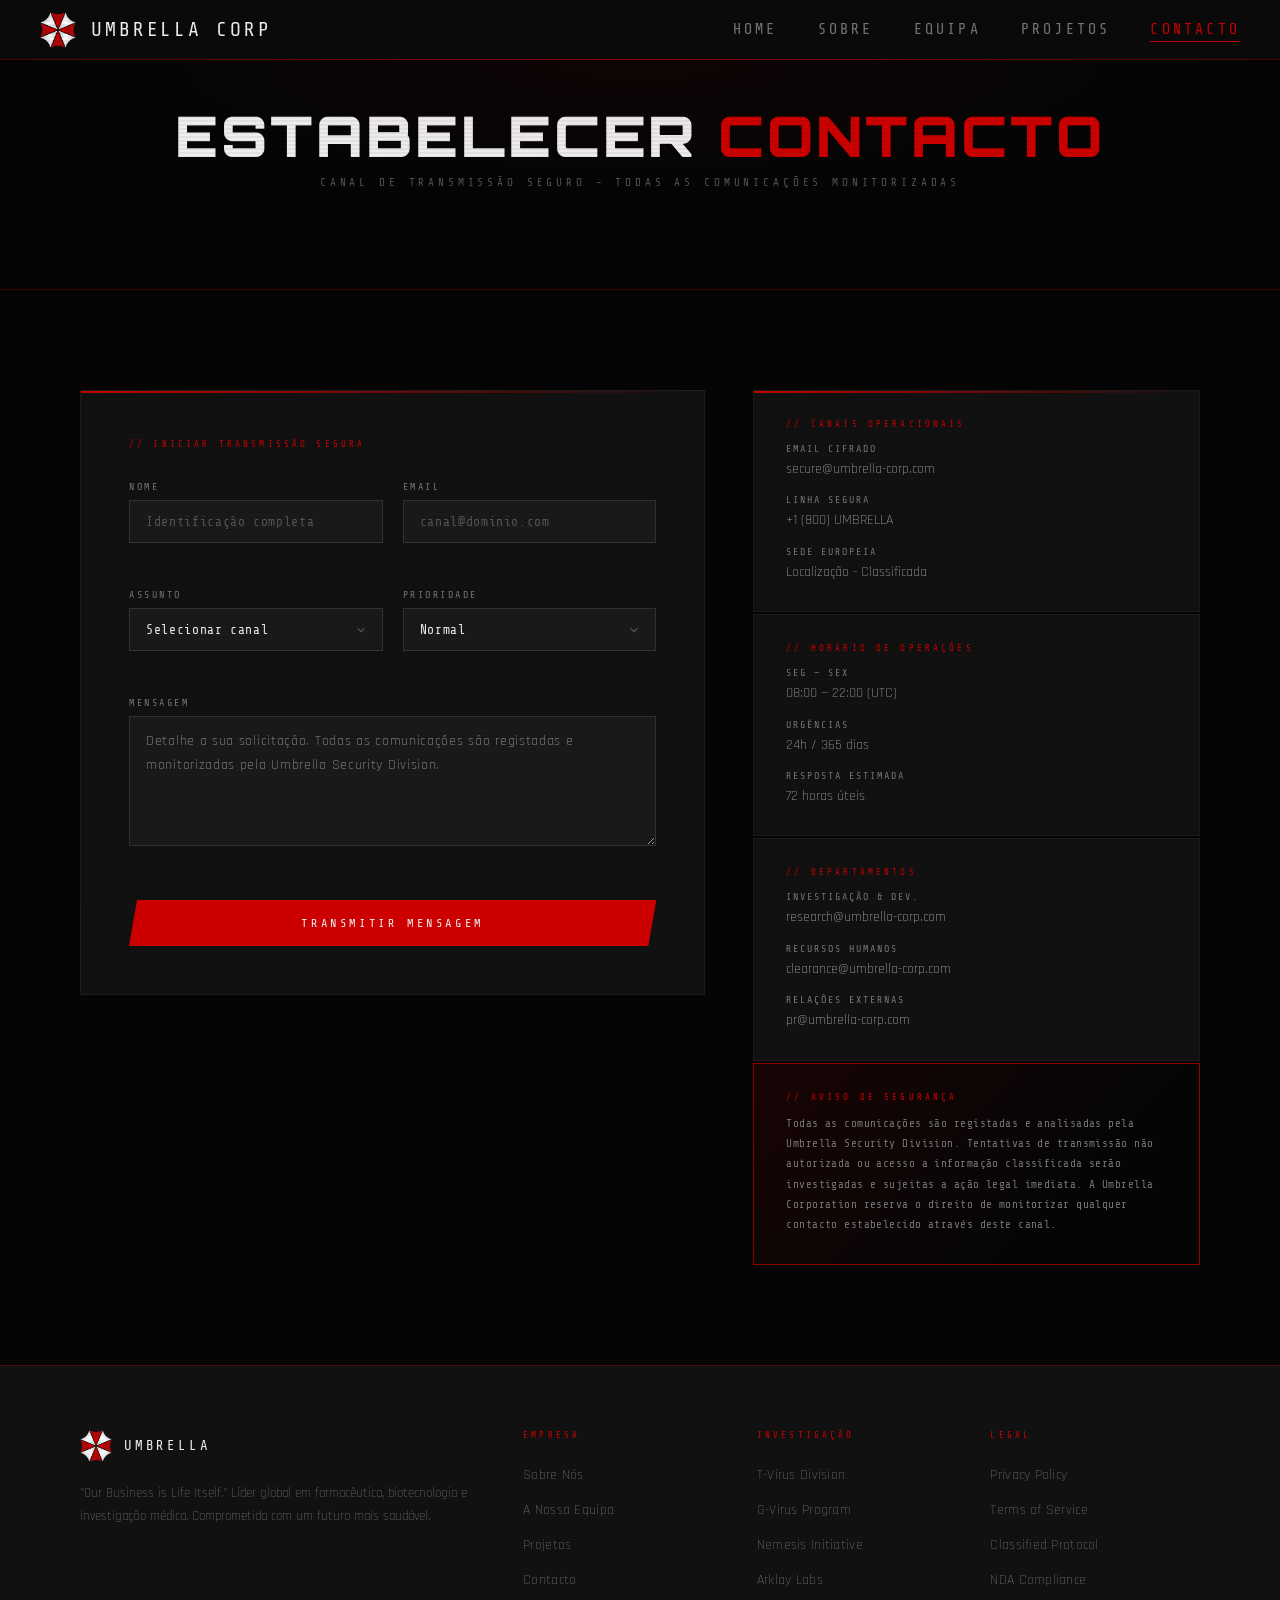
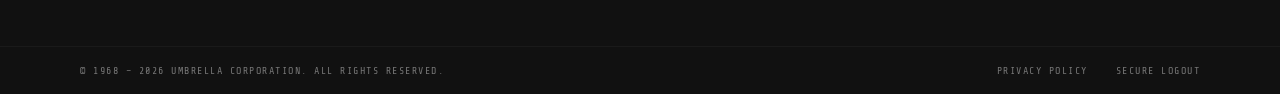
==== contacto.html @ 8f29743e "add static site pages and stylesheet Adiçao de páginas completas para o site estático (index, sobre," ====
<!doctype html>
<html lang="pt-PT">
  <head>
    <meta charset="UTF-8" />
    <meta name="viewport" content="width=device-width, initial-scale=1.0" />
    <meta name="author" content="Gonçalo Pereira" />
    <title>Contacto - Umbrella Corp</title>
    <link
      href="https://fonts.googleapis.com/css2?family=Orbitron:wght@400;600;700;900&family=Share+Tech+Mono&family=Rajdhani:wght@300;400;500;600&display=swap"
      rel="stylesheet"
    />
    <link rel="stylesheet" href="style.css" />
    <link
      rel="icon"
      href="images/umbrellacorporation-logo.png"
      type="image/png"
    />
  </head>
  <body>
    <header class="header">
      <div class="header-logo">
        <img
          src="images/umbrellacorporation-logo.png"
          alt="Umbrella Corp Logo"
          class="logo-img"
        />
        <span class="logo-text">UMBRELLA CORP</span>
      </div>
      <nav class="header-nav">
        <a href="index.html" class="nav-link">HOME</a>
        <a href="sobre.html" class="nav-link">SOBRE</a>
        <a href="equipa.html" class="nav-link">EQUIPA</a>
        <a href="projetos.html" class="nav-link">PROJETOS</a>
        <a href="contacto.html" class="nav-link nav-link--active">CONTACTO</a>
      </nav>
    </header>

    <main>
      <section class="page-hero">
        <h1 class="page-title">Estabelecer <span>Contacto</span></h1>
        <p class="page-subtitle">
          Canal de Transmissão Seguro - Todas as Comunicações Monitorizadas
        </p>
      </section>

      <div class="section-contact">
        <!-- Form -->
        <div class="contact-form-wrap">
          <span class="form-title">// Iniciar transmissão segura</span>

          <form id="contactForm" novalidate>
            <div class="form-row">
              <div class="form-group">
                <label class="form-label" for="nome">Nome</label>
                <input
                  class="form-input"
                  type="text"
                  id="nome"
                  name="nome"
                  placeholder="Identificação completa"
                  minlength="3"
                  maxlength="50"
                  required
                />
                <span class="form-error" id="nomeError"></span>
              </div>
              <div class="form-group">
                <label class="form-label" for="email">Email</label>
                <input
                  class="form-input"
                  type="email"
                  id="email"
                  name="email"
                  placeholder="canal@dominio.com"
                  required
                />
                <span class="form-error" id="emailError"></span>
              </div>
            </div>

            <div class="form-row">
              <div class="form-group">
                <label class="form-label" for="assunto">Assunto</label>
                <select
                  class="form-select"
                  id="assunto"
                  name="assunto"
                  required
                >
                  <option value="">Selecionar canal</option>
                  <option value="vendas">Vendas &amp; Consultas</option>
                  <option value="suporte">Suporte Técnico</option>
                  <option value="rh">Recursos Humanos</option>
                  <option value="parceria">Oportunidades de Parceria</option>
                  <option value="clearance">Pedido de Clearance</option>
                  <option value="outro">Outro</option>
                </select>
                <span class="form-error" id="assuntoError"></span>
              </div>
              <div class="form-group">
                <label class="form-label" for="prioridade">Prioridade</label>
                <select class="form-select" id="prioridade" name="prioridade">
                  <option value="normal">Normal</option>
                  <option value="alta">Alta</option>
                  <option value="critica">Crítica</option>
                </select>
              </div>
            </div>

            <div class="form-group">
              <label class="form-label" for="mensagem">Mensagem</label>
              <textarea
                class="form-textarea"
                id="mensagem"
                name="mensagem"
                placeholder="Detalhe a sua solicitação. Todas as comunicações são registadas e monitorizadas pela Umbrella Security Division."
                minlength="10"
                maxlength="1000"
                required
              ></textarea>
              <span class="form-error" id="mensagemError"></span>
            </div>

            <button type="submit" class="form-submit">
              Transmitir Mensagem
            </button>
          </form>

          <div class="form-success" id="formSuccess">
            Transmissão recebida - será contactado por canais autorizados
          </div>
        </div>

        <!-- Info panel -->
        <div class="contact-info-panel">
          <div class="contact-info-block">
            <span class="contact-info-label">// Canais Operacionais</span>
            <div class="contact-info-entry">
              <span class="contact-info-key">Email Cifrado</span>
              <span class="contact-info-val">secure@umbrella-corp.com</span>
            </div>
            <div class="contact-info-entry">
              <span class="contact-info-key">Linha Segura</span>
              <span class="contact-info-val">+1 (800) UMBRELLA</span>
            </div>
            <div class="contact-info-entry">
              <span class="contact-info-key">Sede Europeia</span>
              <span class="contact-info-val">Localização - Classificada</span>
            </div>
          </div>

          <div class="contact-info-block">
            <span class="contact-info-label">// Horário de Operações</span>
            <div class="contact-info-entry">
              <span class="contact-info-key">Seg — Sex</span>
              <span class="contact-info-val">08:00 — 22:00 (UTC)</span>
            </div>
            <div class="contact-info-entry">
              <span class="contact-info-key">Urgências</span>
              <span class="contact-info-val">24h / 365 dias</span>
            </div>
            <div class="contact-info-entry">
              <span class="contact-info-key">Resposta Estimada</span>
              <span class="contact-info-val">72 horas úteis</span>
            </div>
          </div>

          <div class="contact-info-block">
            <span class="contact-info-label">// Departamentos</span>
            <div class="contact-info-entry">
              <span class="contact-info-key">Investigação &amp; Dev.</span>
              <span class="contact-info-val">research@umbrella-corp.com</span>
            </div>
            <div class="contact-info-entry">
              <span class="contact-info-key">Recursos Humanos</span>
              <span class="contact-info-val">clearance@umbrella-corp.com</span>
            </div>
            <div class="contact-info-entry">
              <span class="contact-info-key">Relações Externas</span>
              <span class="contact-info-val">pr@umbrella-corp.com</span>
            </div>
          </div>

          <div class="contact-warning-box">
            <span class="contact-warning-title">// Aviso de Segurança</span>
            <p class="contact-warning-text">
              Todas as comunicações são registadas e analisadas pela Umbrella
              Security Division. Tentativas de transmissão não autorizada ou
              acesso a informação classificada serão investigadas e sujeitas a
              ação legal imediata. A Umbrella Corporation reserva o direito de
              monitorizar qualquer contacto estabelecido através deste canal.
            </p>
          </div>
        </div>
      </div>
    </main>

    <footer class="footer">
      <div class="footer-top">
        <div class="footer-brand">
          <div class="footer-brand-row">
            <img
              src="images/umbrellacorporation-logo.png"
              alt="Umbrella Corp Logo"
              class="footer-logo"
            />
            <span class="footer-name">Umbrella</span>
          </div>
          <p class="footer-tagline">
            "Our Business is Life Itself." Líder global em farmacêutica,
            biotecnologia e investigação médica. Comprometida com um futuro mais
            saudável.
          </p>
        </div>

        <div class="footer-col">
          <span class="footer-col-title">Empresa</span>
          <ul class="footer-col-list">
            <li><a href="sobre.html">Sobre Nós</a></li>
            <li><a href="equipa.html">A Nossa Equipa</a></li>
            <li><a href="projetos.html">Projetos</a></li>
            <li><a href="contacto.html">Contacto</a></li>
          </ul>
        </div>

        <div class="footer-col">
          <span class="footer-col-title">Investigação</span>
          <ul class="footer-col-list">
            <li><a href="projetos.html">T-Virus Division</a></li>
            <li><a href="projetos.html">G-Virus Program</a></li>
            <li><a href="projetos.html">Nemesis Initiative</a></li>
            <li><a href="projetos.html">Arklay Labs</a></li>
          </ul>
        </div>

        <div class="footer-col">
          <span class="footer-col-title">Legal</span>
          <ul class="footer-col-list">
            <li><a href="#">Privacy Policy</a></li>
            <li><a href="#">Terms of Service</a></li>
            <li><a href="#">Classified Protocol</a></li>
            <li><a href="#">NDA Compliance</a></li>
          </ul>
        </div>
      </div>

      <div class="footer-bottom">
        <div class="footer-bottom-inner">
          <p class="footer-copy">
            &copy; 1968 – 2026 Umbrella Corporation. All Rights Reserved.
          </p>
          <div class="footer-bottom-links">
            <a href="#" class="footer-bottom-link">Privacy Policy</a>
            <a href="#" class="footer-bottom-link">Secure Logout</a>
          </div>
        </div>
      </div>
    </footer>

    <script>
      const form = document.getElementById("contactForm");
      const successMsg = document.getElementById("formSuccess");

      form.addEventListener("submit", function (e) {
        e.preventDefault();

        // Basic validation
        let valid = true;

        const nome = document.getElementById("nome");
        const nomeErr = document.getElementById("nomeError");
        if (nome.value.trim().length < 3) {
          nomeErr.textContent = "// Mínimo de 3 caracteres obrigatório";
          valid = false;
        } else {
          nomeErr.textContent = "";
        }

        const email = document.getElementById("email");
        const emailErr = document.getElementById("emailError");
        if (!/^[^\s@]+@[^\s@]+\.[^\s@]+$/.test(email.value.trim())) {
          emailErr.textContent = "// Endereço de email inválido";
          valid = false;
        } else {
          emailErr.textContent = "";
        }

        const assunto = document.getElementById("assunto");
        const assuntoErr = document.getElementById("assuntoError");
        if (!assunto.value) {
          assuntoErr.textContent = "// Selecionar canal obrigatório";
          valid = false;
        } else {
          assuntoErr.textContent = "";
        }

        const mensagem = document.getElementById("mensagem");
        const mensagemErr = document.getElementById("mensagemError");
        if (mensagem.value.trim().length < 10) {
          mensagemErr.textContent =
            "// Mensagem demasiado curta — mínimo 10 caracteres";
          valid = false;
        } else {
          mensagemErr.textContent = "";
        }

        if (!valid) return;

        form.reset();
        successMsg.classList.add("visible");

        setTimeout(function () {
          successMsg.classList.remove("visible");
        }, 4000);
      });
    </script>
  </body>
</html>
---- style.css ----
@import url("https://fonts.googleapis.com/css2?family=Orbitron:wght@400;600;700;900&family=Share+Tech+Mono&family=Rajdhani:wght@300;400;500;600&display=swap");

*,
*::before,
*::after {
  box-sizing: border-box;
  margin: 0;
  padding: 0;
}

:root {
  --red: #cc0000;
  --red-bright: #ff1a1a;
  --red-dark: #880000;
  --red-dim: rgba(204, 0, 0, 0.3);
  --black: #050505;
  --dark: #0a0a0a;
  --dark2: #111111;
  --dark3: #1a1a1a;
  --gray: #333333;
  --gray2: #555555;
  --light: #bbbbbb;
  --white: #eeeeee;
  --bg: #0a0a0a;
  --text: #eeeeee;
  --text-dim: #777777;
  --font-head: "Orbitron", sans-serif;
  --font-mono: "Share Tech Mono", monospace;
  --font-body: "Rajdhani", sans-serif;
}

html {
  scroll-behavior: smooth;
}

body {
  background: var(--black);
  color: var(--light);
  font-family: var(--font-body);
  font-size: 16px;
  min-height: 100vh;
  display: flex;
  flex-direction: column;
}

body::after {
  content: "";
  position: fixed;
  inset: 0;
  background: repeating-linear-gradient(
    0deg,
    transparent,
    transparent 2px,
    rgba(0, 0, 0, 0.05) 2px,
    rgba(0, 0, 0, 0.05) 4px
  );
  pointer-events: none;
  z-index: 9997;
}

main {
  flex: 1;
}

/* header */
.header {
  display: flex;
  align-items: center;
  justify-content: space-between;
  padding: 0 40px;
  height: 60px;
  background-color: var(--bg);
  border-bottom: 1px solid var(--red-dim);
  position: relative;
}

/* linha vermelha header */
.header::after {
  content: "";
  position: absolute;
  bottom: -1px;
  left: 0;
  right: 0;
  height: 1px;
  background: linear-gradient(90deg, transparent, var(--red), transparent);
  opacity: 0.5;
}

/* logo */
.header-logo {
  display: flex;
  align-items: center;
  gap: 15px;
  flex-shrink: 0;
}

.logo-img {
  width: 36px;
  height: 36px;
  object-fit: contain;
  animation: rotate-slow 12s linear infinite;
}

@keyframes rotate-slow {
  from {
    transform: rotate(0deg);
  }
  to {
    transform: rotate(360deg);
  }
}

.logo-text {
  font-family: var(--font-mono);
  font-size: 20px;
  letter-spacing: 2.88px;
  color: var(--text);
  white-space: nowrap;
}

/* navbar */
.header-nav {
  display: flex;
  align-items: center;
  gap: 40px;
  margin-left: auto;
}

.nav-link {
  font-family: var(--font-mono);
  font-size: 15px;
  letter-spacing: 3.2px;
  color: var(--text-dim);
  text-decoration: none;
  position: relative;
  transition: color 0.2s ease;
}

.nav-link::after {
  content: "";
  position: absolute;
  bottom: -4px;
  left: 0;
  right: 0;
  height: 1px;
  background: var(--red);
  transform: scaleX(0);
  transform-origin: left;
  transition: transform 0.25s ease;
}

.nav-link:hover {
  color: var(--text);
}

.nav-link:hover::after {
  transform: scaleX(1);
}

.nav-link--active {
  color: var(--red);
}

.nav-link--active::after {
  transform: scaleX(1);
}

/* footer */
.footer {
  border-top: 1px solid var(--red-dim);
  background: var(--dark2);
  margin-top: auto;
}

/* top section: brand + 3 col nav */
.footer-top {
  max-width: 1200px;
  margin: 0 auto;
  padding: 64px 40px 56px;
  display: grid;
  grid-template-columns: 1.4fr 0.7fr 0.7fr 0.7fr;
  gap: 24px;
}

.footer-brand {
  display: flex;
  flex-direction: column;
  gap: 20px;
}

.footer-brand-row {
  display: flex;
  align-items: center;
  gap: 12px;
}

.footer-logo {
  width: 32px;
  height: 32px;
  object-fit: contain;
}

.footer-name {
  font-family: var(--font-mono);
  font-size: 14px;
  letter-spacing: 0.2em;
  color: var(--white);
  text-transform: uppercase;
}

.footer-tagline {
  font-family: var(--font-body);
  font-size: 13px;
  color: var(--text-dim);
  line-height: 1.8;
  font-weight: 300;
}

/* nav columns */
.footer-col-title {
  font-family: var(--font-mono);
  font-size: 9px;
  letter-spacing: 0.35em;
  color: var(--red);
  text-transform: uppercase;
  margin-bottom: 24px;
  display: block;
}

.footer-col-list {
  list-style: none;
  display: flex;
  flex-direction: column;
  gap: 14px;
}

.footer-col-list li a {
  font-family: var(--font-body);
  font-size: 14px;
  font-weight: 300;
  color: var(--text-dim);
  text-decoration: none;
  letter-spacing: 0.02em;
  transition: color 0.2s;
}

.footer-col-list li a:hover {
  color: var(--white);
}

/* bottom bar */
.footer-bottom {
  border-top: 1px solid rgba(255, 255, 255, 0.04);
}

.footer-bottom-inner {
  max-width: 1200px;
  margin: 0 auto;
  padding: 18px 40px;
  display: flex;
  align-items: center;
  justify-content: space-between;
  gap: 20px;
}

.footer-copy {
  font-family: var(--font-mono);
  font-size: 10px;
  color: var(--text-dim);
  letter-spacing: 0.15em;
  text-transform: uppercase;
}

.footer-bottom-links {
  display: flex;
  gap: 28px;
}

.footer-bottom-link {
  font-family: var(--font-mono);
  font-size: 10px;
  letter-spacing: 0.15em;
  color: var(--text-dim);
  text-decoration: none;
  text-transform: uppercase;
  transition: color 0.2s;
}

.footer-bottom-link:hover {
  color: var(--white);
}

/* legacy aliases — kept so old classes don't break anything */
.footer-inner {
  display: none;
}
.footer-nav {
  display: none;
}
.footer-link {
  display: none;
}

/* page hero */
.page-hero {
  padding: 48px 40px 100px;
  text-align: center;
  border-bottom: 1px solid var(--red-dim);
  position: relative;
}

.page-hero::before {
  content: "";
  position: absolute;
  inset: 0;
  background: radial-gradient(
    ellipse 60% 80% at 50% 0%,
    rgba(204, 0, 0, 0.05) 0%,
    transparent 70%
  );
  pointer-events: none;
}

.page-title {
  font-family: var(--font-head);
  font-size: clamp(32px, 4.5vw, 56px);
  font-weight: 900;
  color: var(--white);
  text-transform: uppercase;
  letter-spacing: 0.05em;
  line-height: 1;
  margin-bottom: 12px;
}

.page-title span {
  color: var(--red);
}

.page-subtitle {
  font-family: var(--font-mono);
  font-size: 11px;
  letter-spacing: 0.35em;
  color: var(--gray2);
  text-transform: uppercase;
  margin-top: 8px;
}

/* home page */
/* hero */
.home-hero {
  position: relative;
  z-index: 10;
  display: flex;
  flex-direction: column;
  align-items: center;
  justify-content: center;
  flex: 1;
  padding: 120px 40px 80px;
  text-align: center;
}

.hero-tagline {
  font-family: var(--font-mono);
  font-size: 11px;
  letter-spacing: 0.4em;
  color: var(--red);
  text-transform: uppercase;
  margin-bottom: 20px;
}

.hero-title {
  font-family: var(--font-head);
  font-size: clamp(36px, 7vw, 88px);
  font-weight: 900;
  color: var(--white);
  line-height: 1;
  text-transform: uppercase;
  letter-spacing: 0.05em;
  margin-bottom: 10px;
}

.hero-title span {
  color: var(--red);
}

.hero-sub {
  font-family: var(--font-head);
  font-size: clamp(14px, 2.5vw, 22px);
  font-weight: 400;
  color: var(--gray2);
  letter-spacing: 0.3em;
  text-transform: uppercase;
  margin-bottom: 40px;
}

.hero-desc {
  max-width: 640px;
  font-size: 16px;
  color: var(--light);
  line-height: 1.8;
  margin-bottom: 48px;
  font-weight: 300;
}

.hero-btns {
  display: flex;
  gap: 16px;
  flex-wrap: wrap;
  justify-content: center;
}

.btn {
  font-family: var(--font-mono);
  font-size: 12px;
  letter-spacing: 0.2em;
  text-transform: uppercase;
  padding: 14px 36px;
  cursor: pointer;
  border: none;
  transition: all 0.25s;
  text-decoration: none;
  display: inline-block;
}
.btn-primary {
  background: var(--red);
  color: var(--white);
  clip-path: polygon(8px 0%, 100% 0%, calc(100% - 8px) 100%, 0% 100%);
}
.btn-primary:hover {
  background: var(--red-bright);
  transform: translateY(-2px);
  box-shadow: 0 8px 24px rgba(204, 0, 0, 0.4);
}
.btn-outline {
  background: transparent;
  color: var(--light);
  border: 2px solid var(--gray);
  clip-path: polygon(8px 0%, 100% 0%, calc(100% - 8px) 100%, 0% 100%);
}
.btn-outline:hover {
  border-color: var(--red);
  color: var(--red-bright);
  transform: translateY(-2px);
}

/* section stats */
.section-stats {
  border-top: 1px solid var(--red-dim);
  border-bottom: 1px solid var(--red-dim);
  padding: 40px;
  background: var(--dark2);
}

.stats-grid {
  display: grid;
  grid-template-columns: repeat(4, 1fr);
  gap: 40px;
  max-width: 1000px;
  margin: 0 auto;
  text-align: center;
}

.stat-item {
  display: flex;
  flex-direction: column;
  gap: 6px;
}

.stat-number {
  font-family: var(--font-head);
  font-size: clamp(28px, 4vw, 48px);
  font-weight: 900;
  color: var(--red);
}

.stat-label {
  font-family: var(--font-mono);
  font-size: 11px;
  letter-spacing: 0.2em;
  color: var(--text-dim);
  text-transform: uppercase;
}

/* section divisions */
.section-divisions {
  padding: 100px 40px;
  max-width: 1200px;
  margin: 0 auto;
}

.section-header {
  text-align: center;
  margin-bottom: 64px;
}

.section-tag {
  font-family: var(--font-mono);
  font-size: 10px;
  letter-spacing: 0.4em;
  color: var(--red);
  text-transform: uppercase;
  display: block;
  margin-bottom: 16px;
}

.section-title {
  font-family: var(--font-head);
  font-size: clamp(22px, 4vw, 44px);
  font-weight: 900;
  color: var(--white);
  text-transform: uppercase;
  letter-spacing: 0.05em;
}

.divisions-grid {
  display: grid;
  grid-template-columns: repeat(4, 1fr);
  gap: 0;
  max-width: 1400px;
  margin: 0 auto;
}

.division-card {
  background: var(--dark);
  padding: 56px 36px 48px;
  display: flex;
  flex-direction: column;
  gap: 18px;
  transition: background 0.3s ease;
  position: relative;
  border-right: 1px solid rgba(255, 255, 255, 0.04);
}

.division-card:last-child {
  border-right: none;
}

.division-card::after {
  content: "";
  position: absolute;
  bottom: 0;
  left: 0;
  right: 0;
  height: 2px;
  background: var(--red);
  transform: scaleX(0);
  transform-origin: left;
  transition: transform 0.4s ease;
}

.division-card:hover {
  background: #0f0f0f;
}
.division-card:hover::after {
  transform: scaleX(1);
}

.division-icon {
  width: 56px;
  height: 56px;
  background: rgba(204, 0, 0, 0.15);
  border: 1px solid var(--red-dark);
  display: flex;
  align-items: center;
  justify-content: center;
  flex-shrink: 0;
  margin-bottom: 8px;
}

.division-icon svg {
  width: 22px;
  height: 22px;
  stroke: var(--red);
  fill: none;
  stroke-width: 1.5;
  stroke-linecap: round;
  stroke-linejoin: round;
}

.division-access {
  font-family: var(--font-mono);
  font-size: 9px;
  letter-spacing: 0.25em;
  color: var(--text-dim);
  text-transform: uppercase;
}

.division-access.classified {
  color: var(--red);
}

.division-name {
  font-family: var(--font-head);
  font-size: 13px;
  font-weight: 700;
  color: var(--white);
  text-transform: uppercase;
  letter-spacing: 0.06em;
  line-height: 1.3;
}

.division-desc {
  font-size: 13px;
  color: var(--text-dim);
  line-height: 1.75;
  font-weight: 300;
  font-family: var(--font-body);
}

/* section about split */
.section-about-split {
  display: grid;
  grid-template-columns: 1fr 1fr;
  gap: 0;
  border-bottom: 1px solid var(--red-dim);
  overflow: hidden;
}

.about-img-col {
  position: relative;
  min-height: 500px;
  overflow: hidden;
}

.about-img-col img {
  width: 100%;
  height: 100%;
  object-fit: cover;
  filter: grayscale(80%) contrast(1.1);
  display: block;
}

.about-img-col::after {
  content: "";
  position: absolute;
  inset: 0;
  background: linear-gradient(to right, transparent 60%, var(--black));
  pointer-events: none;
}

.about-img-col::before {
  content: "";
  position: absolute;
  top: 24px;
  left: 24px;
  width: 40px;
  height: 40px;
  border-top: 2px solid var(--red);
  border-left: 2px solid var(--red);
  z-index: 2;
}

.about-text-col {
  background: var(--dark);
  padding: 80px 60px;
  display: flex;
  flex-direction: column;
  justify-content: center;
  gap: 32px;
  position: relative;
}

.about-text-col::before {
  content: "";
  position: absolute;
  bottom: 24px;
  right: 24px;
  width: 40px;
  height: 40px;
  border-bottom: 2px solid var(--red);
  border-right: 2px solid var(--red);
}

.about-eyebrow {
  font-family: var(--font-mono);
  font-size: 10px;
  letter-spacing: 0.4em;
  color: var(--red);
  text-transform: uppercase;
}

.about-heading {
  font-family: var(--font-head);
  font-size: clamp(24px, 3vw, 40px);
  font-weight: 900;
  color: var(--white);
  text-transform: uppercase;
  line-height: 1.1;
}

.about-heading em {
  font-style: normal;
  color: var(--red);
}

.about-body {
  font-size: 15px;
  line-height: 1.9;
  color: var(--light);
  font-weight: 300;
  max-width: 480px;
}

.about-pillars {
  display: grid;
  grid-template-columns: 1fr 1fr;
  gap: 16px;
}

.pillar {
  background: var(--dark3);
  border: 1px solid var(--gray);
  padding: 20px;
}

.pillar-name {
  font-family: var(--font-mono);
  font-size: 11px;
  letter-spacing: 0.2em;
  color: var(--white);
  text-transform: uppercase;
  margin-bottom: 8px;
}

.pillar-desc {
  font-size: 13px;
  color: var(--text-dim);
  line-height: 1.6;
  font-weight: 300;
}

/* join section */
.section-join {
  padding: 60px 40px;
  text-align: center;
  border-top: 1px solid var(--red-dim);
  position: relative;
  overflow: hidden;
  background: var(--dark2);
}

.section-join::before {
  content: "";
  position: absolute;
  inset: 0;
  background: radial-gradient(
    ellipse 50% 80% at 50% 50%,
    rgba(204, 0, 0, 0.06) 0%,
    transparent 70%
  );
  pointer-events: none;
}

.join-logo {
  width: 64px;
  height: 64px;
  object-fit: contain;
  margin: 0 auto 32px;
  display: block;
  animation: rotate-slow 12s linear infinite;
  filter: drop-shadow(0 0 12px rgba(204, 0, 0, 0.5));
}

.join-title {
  font-family: var(--font-head);
  font-size: clamp(24px, 4vw, 48px);
  font-weight: 900;
  color: var(--white);
  text-transform: uppercase;
  letter-spacing: 0.08em;
  margin-bottom: 20px;
  position: relative;
}

.join-sub {
  font-size: 14px;
  color: var(--text-dim);
  max-width: 500px;
  margin: 0 auto 48px;
  line-height: 1.8;
  font-family: var(--font-mono);
  letter-spacing: 0.05em;
  position: relative;
}

.btn-join {
  font-family: var(--font-mono);
  font-size: 12px;
  letter-spacing: 0.3em;
  text-transform: uppercase;
  padding: 18px 52px;
  cursor: pointer;
  background: var(--red);
  color: var(--white);
  border: none;
  clip-path: polygon(8px 0%, 100% 0%, calc(100% - 8px) 100%, 0% 100%);
  transition: all 0.25s;
  position: relative;
  text-decoration: none;
  display: inline-block;
}

.btn-join::after {
  content: " →";
  display: inline;
}

.btn-join:hover {
  background: var(--red-bright);
  transform: translateY(-3px);
  box-shadow: 0 12px 32px rgba(204, 0, 0, 0.5);
}

/* team page */
/* team members grid */
.section-members {
  padding: 100px 40px;
  max-width: 1400px;
  margin: 0 auto;
}

.members-grid {
  display: grid;
  grid-template-columns: repeat(3, 1fr);
  gap: 2px;
  background: var(--gray);
}

.member-card {
  position: relative;
  overflow: hidden;
  background: var(--dark);
  cursor: default;
  aspect-ratio: 3 / 4;
  display: flex;
  flex-direction: column;
  justify-content: flex-end;
}

.member-card img {
  position: absolute;
  inset: 0;
  width: 100%;
  height: 100%;
  object-fit: cover;
  filter: grayscale(60%) brightness(0.6);
  transition:
    filter 0.5s ease,
    transform 0.5s ease;
}

.member-card:hover img {
  filter: grayscale(20%) brightness(0.5);
  transform: scale(1.04);
}

.member-dept-badge {
  position: absolute;
  top: 20px;
  left: 20px;
  background: var(--red);
  font-family: var(--font-mono);
  font-size: 9px;
  letter-spacing: 0.2em;
  color: var(--white);
  text-transform: uppercase;
  padding: 5px 12px;
  z-index: 2;
}

.member-info {
  position: relative;
  z-index: 2;
  padding: 28px 28px 32px;
  background: linear-gradient(to top, rgba(5, 5, 5, 0.97) 60%, transparent);
}

.member-name {
  font-family: var(--font-head);
  font-size: 16px;
  font-weight: 700;
  color: var(--white);
  margin-bottom: 4px;
  letter-spacing: 0.04em;
  text-transform: uppercase;
}

.member-role {
  font-family: var(--font-mono);
  font-size: 11px;
  color: var(--red);
  letter-spacing: 0.15em;
  text-transform: uppercase;
  margin-bottom: 12px;
  display: block;
}

.member-desc {
  font-size: 13px;
  color: var(--text-dim);
  line-height: 1.7;
  font-weight: 300;
  margin-bottom: 16px;
  max-height: 0;
  overflow: hidden;
  transition:
    max-height 0.4s ease,
    opacity 0.4s ease;
  opacity: 0;
}

.member-card:hover .member-desc {
  max-height: 80px;
  opacity: 1;
}

.member-links {
  display: flex;
  gap: 12px;
}

.member-link {
  width: 32px;
  height: 32px;
  border: 1px solid var(--gray);
  display: flex;
  align-items: center;
  justify-content: center;
  transition:
    border-color 0.2s,
    background 0.2s;
}

.member-link:hover {
  border-color: var(--red);
  background: rgba(204, 0, 0, 0.15);
}

.member-link svg {
  width: 14px;
  height: 14px;
  stroke: var(--light);
  fill: none;
  stroke-width: 1.5;
  stroke-linecap: round;
  stroke-linejoin: round;
}

/* data table */
.section-team-table {
  padding: 80px 40px;
  background: var(--dark2);
  border-top: 1px solid var(--red-dim);
  border-bottom: 1px solid var(--red-dim);
}

.section-team-table .section-header {
  max-width: 1200px;
  margin: 0 auto 48px;
  text-align: left;
}

.table-wrapper {
  max-width: 1200px;
  margin: 0 auto;
  overflow-x: auto;
}

.data-table {
  width: 100%;
  border-collapse: collapse;
  font-family: var(--font-mono);
  font-size: 13px;
}

.data-table thead tr {
  background: var(--red-dark);
  border-bottom: 2px solid var(--red);
}

.data-table th {
  padding: 16px 20px;
  text-align: left;
  font-size: 10px;
  letter-spacing: 0.3em;
  color: var(--white);
  text-transform: uppercase;
  font-weight: 600;
}

.data-table tbody tr {
  border-bottom: 1px solid rgba(255, 255, 255, 0.04);
  transition: background 0.2s;
}

.data-table tbody tr:hover {
  background: rgba(204, 0, 0, 0.05);
}

.data-table td {
  padding: 18px 20px;
  color: var(--light);
  letter-spacing: 0.04em;
  vertical-align: middle;
}

.data-table td strong {
  color: var(--white);
  font-weight: 600;
}

.access-badge {
  display: inline-block;
  padding: 3px 10px;
  font-size: 10px;
  letter-spacing: 0.2em;
  font-weight: 700;
  text-transform: uppercase;
  clip-path: polygon(4px 0%, 100% 0%, calc(100% - 4px) 100%, 0% 100%);
}

.access-10 {
  background: var(--red);
  color: var(--white);
}
.access-9 {
  background: rgba(204, 0, 0, 0.6);
  color: var(--white);
}
.access-7 {
  background: rgba(204, 0, 0, 0.3);
  color: var(--red-bright);
}
.access-5 {
  background: rgba(100, 0, 0, 0.25);
  color: var(--gray2);
}

.data-table tfoot tr {
  border-top: 1px solid var(--red-dim);
}

.data-table tfoot td {
  padding: 14px 20px;
  font-size: 10px;
  color: var(--text-dim);
  letter-spacing: 0.15em;
  text-align: center;
  font-style: italic;
}

/* departments */
.section-departments {
  padding: 100px 40px;
  max-width: 1400px;
  margin: 0 auto;
}

.dept-grid {
  display: grid;
  grid-template-columns: repeat(3, 1fr);
  gap: 2px;
  background: var(--gray);
}

.dept-card {
  background: var(--dark);
  overflow: hidden;
  display: flex;
  flex-direction: column;
}

.dept-img {
  width: 100%;
  height: 220px;
  object-fit: cover;
  filter: grayscale(70%) brightness(0.6);
  display: block;
  transition: filter 0.4s;
}

.dept-card:hover .dept-img {
  filter: grayscale(30%) brightness(0.7);
}

.dept-info {
  padding: 32px 28px;
  flex: 1;
  display: flex;
  flex-direction: column;
  gap: 16px;
}

.dept-name {
  font-family: var(--font-head);
  font-size: 13px;
  font-weight: 700;
  color: var(--white);
  text-transform: uppercase;
  letter-spacing: 0.08em;
  padding-bottom: 12px;
  border-bottom: 1px solid var(--red-dim);
}

.dept-list {
  list-style: none;
  display: flex;
  flex-direction: column;
  gap: 10px;
}

.dept-list li {
  font-size: 13px;
  color: var(--text-dim);
  line-height: 1.5;
  padding-left: 16px;
  position: relative;
  font-family: var(--font-body);
  font-weight: 300;
}

.dept-list li::before {
  content: "—";
  position: absolute;
  left: 0;
  color: var(--red);
  font-size: 10px;
  top: 2px;
}

/* join team */
.section-join-team {
  padding: 80px 40px;
  text-align: center;
  border-top: 1px solid var(--red-dim);
  position: relative;
  overflow: hidden;
  background: var(--dark2);
}

.section-join-team::before {
  content: "";
  position: absolute;
  inset: 0;
  background: radial-gradient(
    ellipse 50% 80% at 50% 50%,
    rgba(204, 0, 0, 0.08) 0%,
    transparent 70%
  );
  pointer-events: none;
}

.join-eyebrow {
  font-family: var(--font-mono);
  font-size: 10px;
  letter-spacing: 0.4em;
  color: var(--red);
  text-transform: uppercase;
  display: block;
  margin-bottom: 24px;
}

.join-title {
  font-family: var(--font-head);
  font-size: clamp(24px, 4vw, 52px);
  font-weight: 900;
  color: var(--white);
  text-transform: uppercase;
  letter-spacing: 0.08em;
  margin-bottom: 20px;
  position: relative;
}

.join-sub {
  font-size: 13px;
  color: var(--text-dim);
  max-width: 520px;
  margin: 0 auto 48px;
  line-height: 1.9;
  font-family: var(--font-mono);
  letter-spacing: 0.05em;
  position: relative;
}

.btn-join {
  font-family: var(--font-mono);
  font-size: 12px;
  letter-spacing: 0.3em;
  text-transform: uppercase;
  padding: 18px 52px;
  cursor: pointer;
  background: var(--red);
  color: var(--white);
  border: none;
  clip-path: polygon(8px 0%, 100% 0%, calc(100% - 8px) 100%, 0% 100%);
  transition: all 0.25s;
  position: relative;
  text-decoration: none;
  display: inline-block;
}

.btn-join::after {
  content: " ›";
  display: inline;
}

.btn-join:hover {
  background: var(--red-bright);
  transform: translateY(-3px);
  box-shadow: 0 12px 32px rgba(204, 0, 0, 0.5);
}

/* projects page */
/* projects hero */
.projects-hero {
  position: relative;
  height: 340px;
  overflow: hidden;
  display: flex;
  align-items: center;
  justify-content: center;
  flex-direction: column;
  text-align: center;
  gap: 12px;
}

.projects-hero::after {
  content: "";
  position: absolute;
  inset: 0;
  background: linear-gradient(
    to bottom,
    rgba(5, 5, 5, 0.2) 0%,
    rgba(5, 5, 5, 0.85) 100%
  );
}

.projects-hero-content {
  position: relative;
  z-index: 2;
}
.projects-hero-title {
  font-family: var(--font-head);
  font-size: clamp(28px, 3.5vw, 44px);
  font-weight: 900;
  color: var(--white);
  text-transform: uppercase;
  letter-spacing: 0.06em;
  line-height: 1;
  margin-bottom: 14px;
}

.projects-hero-sub {
  font-family: var(--font-mono);
  font-size: 11px;
  letter-spacing: 0.35em;
  color: var(--red);
  text-transform: uppercase;
}

/* project grid */
.section-projects {
  padding: 100px 40px;
  max-width: 1400px;
  margin: 0 auto;
}

.projects-grid {
  display: grid;
  grid-template-columns: repeat(2, 1fr);
  gap: 2px;
  background: var(--gray);
}

.project-card {
  background: var(--dark);
  display: flex;
  flex-direction: column;
  position: relative;
}

.project-img-wrap {
  position: relative;
  overflow: hidden;
  height: 280px;
  flex-shrink: 0;
}

.project-img-wrap img {
  width: 100%;
  height: 100%;
  object-fit: cover;
  filter: grayscale(50%) brightness(0.65);
  transition:
    filter 0.5s ease,
    transform 0.5s ease;
  display: block;
}

.project-card:hover .project-img-wrap img {
  filter: grayscale(10%) brightness(0.6);
  transform: scale(1.04);
}

.project-status-badge {
  position: absolute;
  top: 16px;
  right: 16px;
  background: var(--red);
  font-family: var(--font-mono);
  font-size: 9px;
  letter-spacing: 0.2em;
  color: var(--white);
  text-transform: uppercase;
  padding: 5px 12px;
  z-index: 2;
}

.project-status-badge.classified {
  background: var(--dark3);
  border: 1px solid var(--red-dark);
  color: var(--red);
}

.project-code {
  font-family: var(--font-head);
  font-size: clamp(28px, 4vw, 48px);
  font-weight: 900;
  color: var(--red);
  letter-spacing: 0.04em;
  position: absolute;
  bottom: 16px;
  left: 24px;
  z-index: 2;
  text-shadow: 0 2px 16px rgba(0, 0, 0, 0.8);
}

.project-body {
  padding: 32px 32px 40px;
  display: flex;
  flex-direction: column;
  gap: 16px;
  flex: 1;
}

.project-title-row {
  display: flex;
  align-items: flex-start;
  gap: 16px;
}

.project-icon-box {
  width: 44px;
  height: 44px;
  background: rgba(204, 0, 0, 0.12);
  border: 1px solid var(--red-dark);
  display: flex;
  align-items: center;
  justify-content: center;
  flex-shrink: 0;
}

.project-icon-box svg {
  width: 20px;
  height: 20px;
  stroke: var(--red);
  fill: none;
  stroke-width: 1.5;
  stroke-linecap: round;
  stroke-linejoin: round;
}

.project-title-text {
  display: flex;
  flex-direction: column;
  gap: 4px;
}

.project-name {
  font-family: var(--font-head);
  font-size: 18px;
  font-weight: 700;
  color: var(--white);
  text-transform: uppercase;
  letter-spacing: 0.04em;
}

.project-category {
  font-family: var(--font-mono);
  font-size: 11px;
  color: var(--red);
  letter-spacing: 0.15em;
  text-transform: uppercase;
}

.project-clearance {
  display: flex;
  align-items: center;
  gap: 8px;
  font-family: var(--font-mono);
  font-size: 11px;
  color: var(--text-dim);
  letter-spacing: 0.1em;
}

.project-clearance svg {
  width: 13px;
  height: 13px;
  stroke: var(--text-dim);
  fill: none;
  stroke-width: 1.5;
  stroke-linecap: round;
  stroke-linejoin: round;
  flex-shrink: 0;
}

.project-desc {
  font-size: 14px;
  color: var(--light);
  line-height: 1.8;
  font-weight: 300;
  font-family: var(--font-body);
  border-top: 1px solid rgba(255, 255, 255, 0.05);
  padding-top: 16px;
}

.project-objectives-label {
  font-family: var(--font-mono);
  font-size: 10px;
  letter-spacing: 0.3em;
  color: var(--red);
  text-transform: uppercase;
  font-weight: 700;
  margin-bottom: 4px;
}

.project-objectives {
  list-style: none;
  display: flex;
  flex-direction: column;
  gap: 8px;
}

.project-objectives li {
  font-size: 13px;
  color: var(--text-dim);
  padding-left: 16px;
  position: relative;
  font-family: var(--font-body);
  font-weight: 300;
  line-height: 1.5;
}

.project-objectives li::before {
  content: "▸";
  position: absolute;
  left: 0;
  color: var(--red);
  font-size: 9px;
  top: 3px;
}

.project-link {
  display: inline-flex;
  align-items: center;
  gap: 8px;
  font-family: var(--font-mono);
  font-size: 10px;
  letter-spacing: 0.25em;
  color: var(--red);
  text-decoration: none;
  text-transform: uppercase;
  margin-top: auto;
  padding-top: 16px;
  border-top: 1px solid var(--red-dim);
  transition: color 0.2s;
}

.project-link:hover {
  color: var(--red-bright);
}

.project-link svg {
  width: 12px;
  height: 12px;
  stroke: currentColor;
  fill: none;
  stroke-width: 2;
  stroke-linecap: round;
  stroke-linejoin: round;
  transition: transform 0.2s;
}

.project-link:hover svg {
  transform: translateX(4px);
}

/* projects divider */
.projects-divider {
  max-width: 1400px;
  margin: 0 auto;
  padding: 0 40px;
  display: flex;
  align-items: center;
  gap: 20px;
}

.projects-divider hr {
  flex: 1;
  border: none;
  border-top: 1px solid var(--red-dim);
}

.projects-divider span {
  font-family: var(--font-mono);
  font-size: 9px;
  letter-spacing: 0.3em;
  color: var(--red-dark);
  text-transform: uppercase;
  white-space: nowrap;
}

/* section-clearance */
.section-clearance {
  padding: 80px 40px;
  display: flex;
  align-items: center;
  justify-content: center;
}

.clearance-box {
  max-width: 780px;
  width: 100%;
  border: 1px solid var(--red-dark);
  background: linear-gradient(
    135deg,
    rgba(136, 0, 0, 0.12) 0%,
    rgba(5, 5, 5, 0) 60%
  );
  padding: 60px 48px;
  text-align: center;
  position: relative;
  overflow: hidden;
}

.clearance-box::before {
  content: "";
  position: absolute;
  inset: 0;
  background: radial-gradient(
    ellipse 60% 60% at 50% 0%,
    rgba(204, 0, 0, 0.08) 0%,
    transparent 70%
  );
  pointer-events: none;
}

.clearance-icon {
  margin: 0 auto 28px;
  display: block;
  width: 48px;
  height: 48px;
  stroke: var(--red);
  fill: none;
  stroke-width: 1.5;
  stroke-linecap: round;
  stroke-linejoin: round;
  position: relative;
  z-index: 1;
}

.clearance-title {
  font-family: var(--font-head);
  font-size: clamp(18px, 3vw, 28px);
  font-weight: 900;
  color: var(--white);
  text-transform: uppercase;
  letter-spacing: 0.08em;
  margin-bottom: 20px;
  position: relative;
  z-index: 1;
}

.clearance-desc {
  font-size: 14px;
  color: var(--text-dim);
  line-height: 1.9;
  font-family: var(--font-mono);
  letter-spacing: 0.04em;
  max-width: 560px;
  margin: 0 auto 24px;
  position: relative;
  z-index: 1;
}

.clearance-warning {
  font-family: var(--font-mono);
  font-size: 10px;
  letter-spacing: 0.3em;
  color: var(--red);
  text-transform: uppercase;
  position: relative;
  z-index: 1;
}

/* ========================
   SOBRE PAGE
   ======================== */

.sobre-lead {
  max-width: 1200px;
  margin: 0 auto;
  padding: 80px 40px;
  display: grid;
  grid-template-columns: 1fr 1fr;
  gap: 80px;
  align-items: center;
  border-bottom: 1px solid var(--red-dim);
}

.sobre-lead-text .section-tag {
  text-align: left;
  margin-bottom: 20px;
}

.sobre-lead-heading {
  font-family: var(--font-head);
  font-size: clamp(24px, 3vw, 38px);
  font-weight: 900;
  color: var(--white);
  text-transform: uppercase;
  letter-spacing: 0.05em;
  line-height: 1.1;
  margin-bottom: 24px;
}

.sobre-lead-heading span {
  color: var(--red);
}

.sobre-lead-body {
  font-family: var(--font-body);
  font-size: 15px;
  color: var(--light);
  line-height: 1.9;
  font-weight: 300;
}

.sobre-lead-stats {
  display: grid;
  grid-template-columns: 1fr 1fr;
  gap: 2px;
  background: var(--gray);
}

.sobre-stat {
  background: var(--dark2);
  padding: 32px;
  display: flex;
  flex-direction: column;
  gap: 6px;
  transition: background 0.25s;
}

.sobre-stat:hover {
  background: var(--dark3);
}

.sobre-stat-num {
  font-family: var(--font-head);
  font-size: clamp(28px, 3vw, 40px);
  font-weight: 900;
  color: var(--red);
  letter-spacing: 0.04em;
}

.sobre-stat-label {
  font-family: var(--font-mono);
  font-size: 9px;
  letter-spacing: 0.3em;
  color: var(--text-dim);
  text-transform: uppercase;
}

.section-sobre-cards {
  padding: 100px 40px;
  max-width: 1200px;
  margin: 0 auto;
}

.sobre-cards-grid {
  display: grid;
  grid-template-columns: repeat(3, 1fr);
  gap: 2px;
  background: var(--gray);
}

.sobre-card {
  background: var(--dark);
  padding: 40px 32px;
  position: relative;
  overflow: hidden;
  transition: background 0.3s;
}

.sobre-card:hover {
  background: #0f0f0f;
}

.sobre-card::before {
  content: "";
  position: absolute;
  top: 0;
  left: 0;
  right: 0;
  height: 2px;
  background: linear-gradient(90deg, var(--red), transparent);
  transform: scaleX(0);
  transform-origin: left;
  transition: transform 0.4s ease;
}

.sobre-card:hover::before {
  transform: scaleX(1);
}

.sobre-card-tag {
  font-family: var(--font-mono);
  font-size: 9px;
  letter-spacing: 0.35em;
  color: var(--red);
  text-transform: uppercase;
  margin-bottom: 16px;
  display: block;
}

.sobre-card-title {
  font-family: var(--font-head);
  font-size: 16px;
  font-weight: 700;
  color: var(--white);
  text-transform: uppercase;
  letter-spacing: 0.06em;
  margin-bottom: 20px;
  line-height: 1.2;
}

.sobre-card-body {
  font-family: var(--font-body);
  font-size: 14px;
  color: var(--light);
  line-height: 1.9;
  font-weight: 300;
  border-top: 1px solid rgba(255, 255, 255, 0.05);
  padding-top: 16px;
}

.sobre-card-list {
  list-style: none;
  display: flex;
  flex-direction: column;
  gap: 10px;
  margin-top: 16px;
  border-top: 1px solid rgba(255, 255, 255, 0.05);
  padding-top: 16px;
}

.sobre-card-list li {
  font-family: var(--font-body);
  font-size: 13px;
  color: var(--text-dim);
  padding-left: 16px;
  position: relative;
  font-weight: 300;
  line-height: 1.5;
}

.sobre-card-list li::before {
  content: "▸";
  position: absolute;
  left: 0;
  color: var(--red);
  font-size: 9px;
  top: 3px;
}

/* ========================
   CONTACT PAGE
   ======================== */

.section-contact {
  padding: 100px 40px;
  max-width: 1200px;
  margin: 0 auto;
  display: grid;
  grid-template-columns: 1.4fr 1fr;
  gap: 48px;
  align-items: start;
}

.contact-form-wrap {
  background: var(--dark2);
  border: 1px solid rgba(255, 255, 255, 0.05);
  padding: 48px;
  position: relative;
}

.contact-form-wrap::before {
  content: "";
  position: absolute;
  top: 0;
  left: 0;
  right: 0;
  height: 2px;
  background: linear-gradient(90deg, var(--red), transparent);
}

.form-title {
  font-family: var(--font-mono);
  font-size: 9px;
  letter-spacing: 0.35em;
  color: var(--red);
  text-transform: uppercase;
  margin-bottom: 32px;
  display: block;
}

.form-group {
  display: flex;
  flex-direction: column;
  gap: 8px;
  margin-bottom: 24px;
}

.form-label {
  font-family: var(--font-mono);
  font-size: 10px;
  letter-spacing: 0.25em;
  color: var(--text-dim);
  text-transform: uppercase;
}

.form-input,
.form-select,
.form-textarea {
  background: var(--dark3);
  border: 1px solid var(--gray);
  color: var(--text);
  font-family: var(--font-mono);
  font-size: 13px;
  padding: 13px 16px;
  transition: border-color 0.2s, box-shadow 0.2s;
  outline: none;
  width: 100%;
  letter-spacing: 0.05em;
  appearance: none;
  -webkit-appearance: none;
}

.form-input:focus,
.form-select:focus,
.form-textarea:focus {
  border-color: var(--red);
  box-shadow: 0 0 0 2px var(--red-dim);
}

.form-input::placeholder {
  color: var(--gray2);
}

.form-textarea {
  resize: vertical;
  min-height: 130px;
  line-height: 1.7;
  font-family: var(--font-body);
  font-size: 14px;
}

.form-select {
  background-image: url("data:image/svg+xml,%3Csvg xmlns='http://www.w3.org/2000/svg' viewBox='0 0 24 24' fill='none' stroke='%23555555' stroke-width='2'%3E%3Cpolyline points='6 9 12 15 18 9'/%3E%3C/svg%3E");
  background-repeat: no-repeat;
  background-position: right 14px center;
  background-size: 14px;
  cursor: pointer;
  padding-right: 40px;
}

.form-select option {
  background: var(--dark3);
  color: var(--text);
}

.form-row {
  display: grid;
  grid-template-columns: 1fr 1fr;
  gap: 20px;
}

.form-error {
  font-family: var(--font-mono);
  font-size: 10px;
  letter-spacing: 0.15em;
  color: var(--red-bright);
  display: block;
  min-height: 14px;
}

.form-submit {
  font-family: var(--font-mono);
  font-size: 12px;
  letter-spacing: 0.3em;
  text-transform: uppercase;
  padding: 16px 40px;
  background: var(--red);
  color: var(--white);
  border: none;
  clip-path: polygon(8px 0%, 100% 0%, calc(100% - 8px) 100%, 0% 100%);
  cursor: pointer;
  transition: all 0.25s;
  margin-top: 8px;
  width: 100%;
}

.form-submit:hover {
  background: var(--red-bright);
  box-shadow: 0 8px 28px rgba(204, 0, 0, 0.4);
  transform: translateY(-2px);
}

.form-success {
  margin-top: 20px;
  padding: 16px 20px;
  border: 1px solid var(--red-dark);
  background: rgba(136, 0, 0, 0.15);
  font-family: var(--font-mono);
  font-size: 11px;
  letter-spacing: 0.2em;
  color: var(--red);
  text-transform: uppercase;
  text-align: center;
  display: none;
}

.form-success.visible {
  display: block;
}

/* contact info panel */
.contact-info-panel {
  display: flex;
  flex-direction: column;
  gap: 2px;
}

.contact-info-block {
  background: var(--dark2);
  border: 1px solid rgba(255, 255, 255, 0.04);
  padding: 28px 32px;
  position: relative;
}

.contact-info-block:first-child::before {
  content: "";
  position: absolute;
  top: 0;
  left: 0;
  right: 0;
  height: 2px;
  background: linear-gradient(90deg, var(--red), transparent);
}

.contact-info-label {
  font-family: var(--font-mono);
  font-size: 9px;
  letter-spacing: 0.35em;
  color: var(--red);
  text-transform: uppercase;
  margin-bottom: 14px;
  display: block;
}

.contact-info-entry {
  display: flex;
  flex-direction: column;
  gap: 4px;
  margin-bottom: 14px;
}

.contact-info-entry:last-child {
  margin-bottom: 0;
}

.contact-info-key {
  font-family: var(--font-mono);
  font-size: 10px;
  letter-spacing: 0.2em;
  color: var(--text-dim);
  text-transform: uppercase;
}

.contact-info-val {
  font-family: var(--font-body);
  font-size: 14px;
  color: var(--light);
  font-weight: 300;
  line-height: 1.6;
}

.contact-warning-box {
  background: linear-gradient(135deg, rgba(136, 0, 0, 0.15) 0%, rgba(5, 5, 5, 0) 70%);
  border: 1px solid var(--red-dark);
  padding: 28px 32px;
}

.contact-warning-title {
  font-family: var(--font-mono);
  font-size: 9px;
  letter-spacing: 0.35em;
  color: var(--red);
  text-transform: uppercase;
  margin-bottom: 12px;
  display: block;
}

.contact-warning-text {
  font-family: var(--font-mono);
  font-size: 11px;
  letter-spacing: 0.04em;
  color: var(--text-dim);
  line-height: 1.85;
}
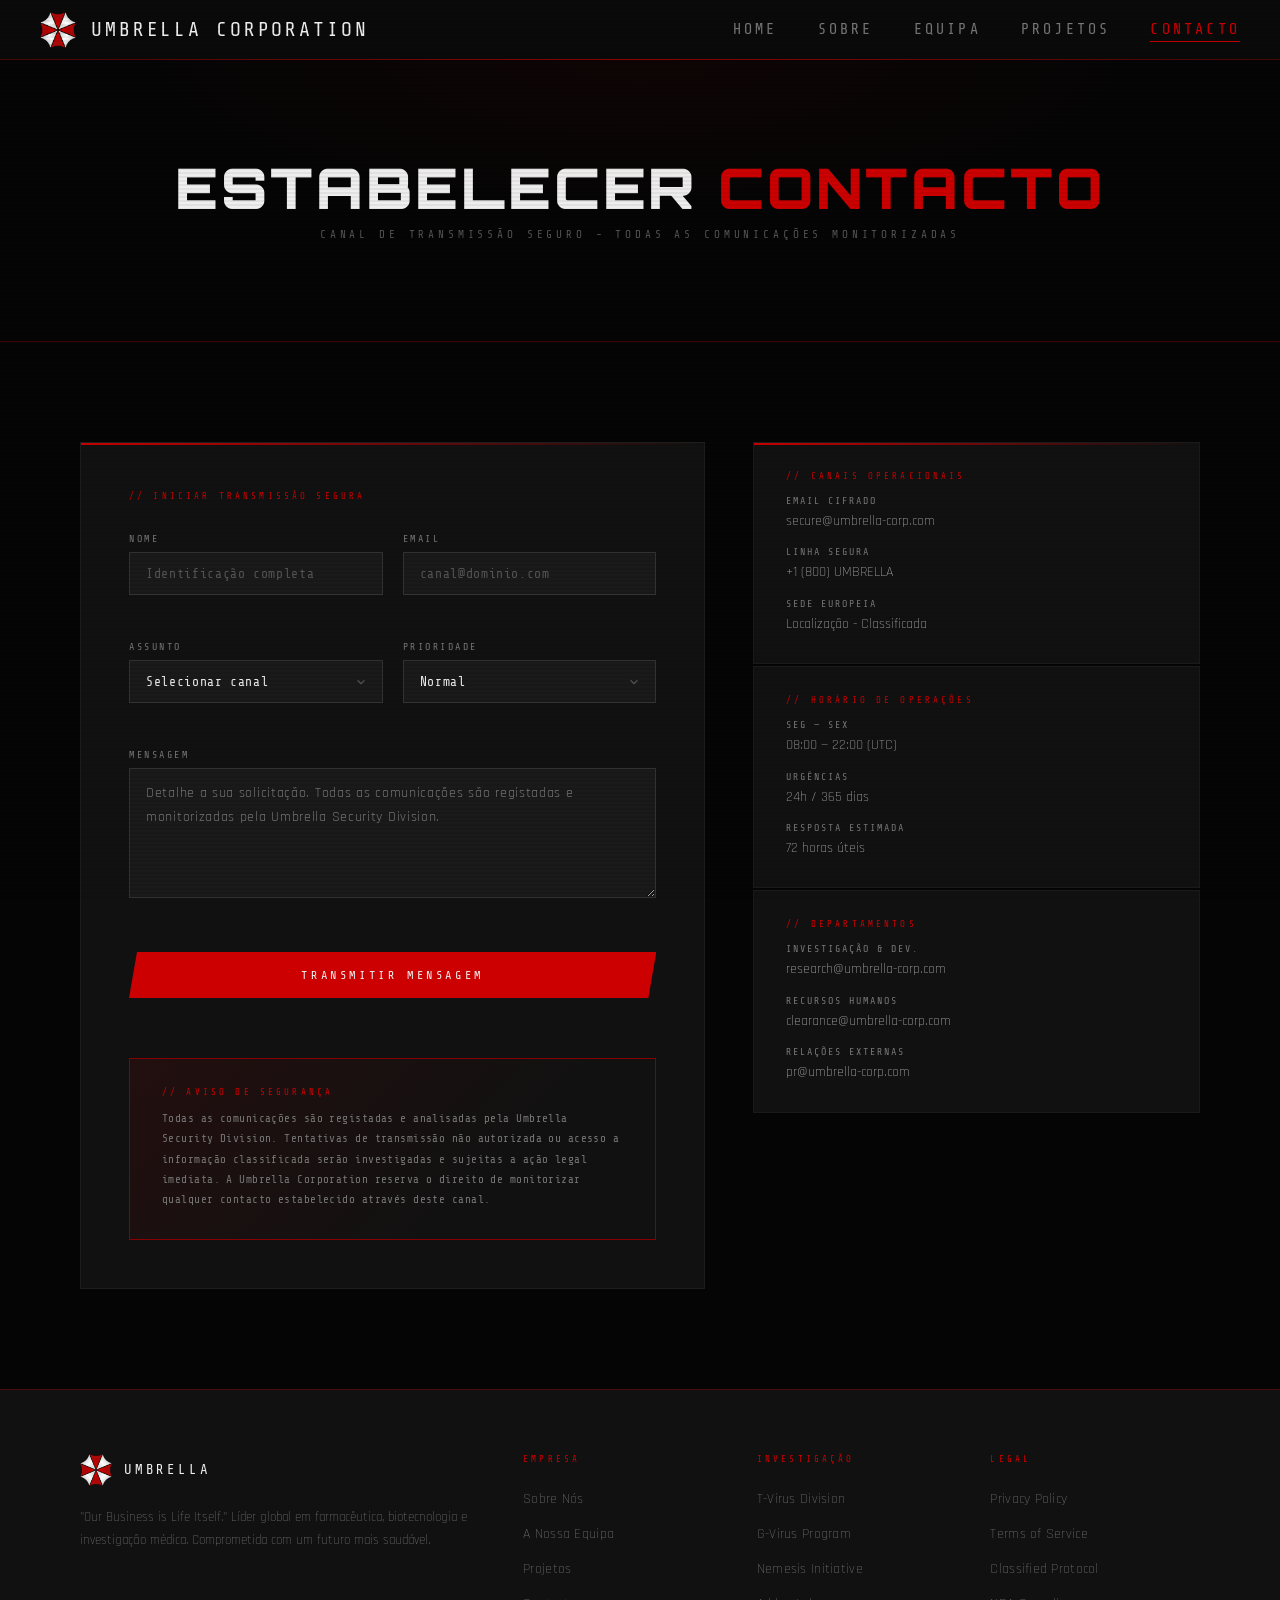
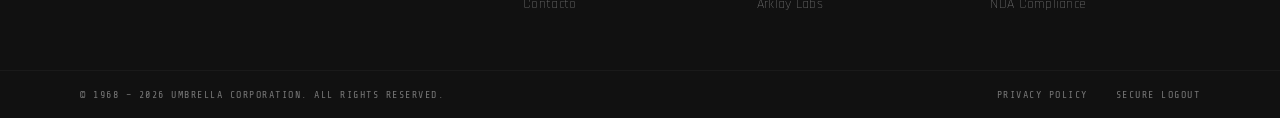
==== commit 3e170f88: "fix team page, add security notice, css fixes Replace header text (UMBRELLA CORP → UMBRELLA CORPORAT" ====
--- a/contacto.html
+++ b/contacto.html
@@ -24,7 +24,7 @@
           alt="Umbrella Corp Logo"
           class="logo-img"
         />
-        <span class="logo-text">UMBRELLA CORP</span>
+        <span class="logo-text">UMBRELLA CORPORATION</span>
       </div>
       <nav class="header-nav">
         <a href="index.html" class="nav-link">HOME</a>
@@ -124,64 +124,8 @@
             <button type="submit" class="form-submit">
               Transmitir Mensagem
             </button>
-          </form>
-
-          <div class="form-success" id="formSuccess">
-            Transmissão recebida - será contactado por canais autorizados
-          </div>
-        </div>
-
-        <!-- Info panel -->
-        <div class="contact-info-panel">
-          <div class="contact-info-block">
-            <span class="contact-info-label">// Canais Operacionais</span>
-            <div class="contact-info-entry">
-              <span class="contact-info-key">Email Cifrado</span>
-              <span class="contact-info-val">secure@umbrella-corp.com</span>
-            </div>
-            <div class="contact-info-entry">
-              <span class="contact-info-key">Linha Segura</span>
-              <span class="contact-info-val">+1 (800) UMBRELLA</span>
-            </div>
-            <div class="contact-info-entry">
-              <span class="contact-info-key">Sede Europeia</span>
-              <span class="contact-info-val">Localização - Classificada</span>
-            </div>
-          </div>
-
-          <div class="contact-info-block">
-            <span class="contact-info-label">// Horário de Operações</span>
-            <div class="contact-info-entry">
-              <span class="contact-info-key">Seg — Sex</span>
-              <span class="contact-info-val">08:00 — 22:00 (UTC)</span>
-            </div>
-            <div class="contact-info-entry">
-              <span class="contact-info-key">Urgências</span>
-              <span class="contact-info-val">24h / 365 dias</span>
-            </div>
-            <div class="contact-info-entry">
-              <span class="contact-info-key">Resposta Estimada</span>
-              <span class="contact-info-val">72 horas úteis</span>
-            </div>
-          </div>
-
-          <div class="contact-info-block">
-            <span class="contact-info-label">// Departamentos</span>
-            <div class="contact-info-entry">
-              <span class="contact-info-key">Investigação &amp; Dev.</span>
-              <span class="contact-info-val">research@umbrella-corp.com</span>
-            </div>
-            <div class="contact-info-entry">
-              <span class="contact-info-key">Recursos Humanos</span>
-              <span class="contact-info-val">clearance@umbrella-corp.com</span>
-            </div>
-            <div class="contact-info-entry">
-              <span class="contact-info-key">Relações Externas</span>
-              <span class="contact-info-val">pr@umbrella-corp.com</span>
-            </div>
-          </div>
-
-          <div class="contact-warning-box">
+
+            <div class="contact-warning-box">
             <span class="contact-warning-title">// Aviso de Segurança</span>
             <p class="contact-warning-text">
               Todas as comunicações são registadas e analisadas pela Umbrella
@@ -190,6 +134,62 @@
               ação legal imediata. A Umbrella Corporation reserva o direito de
               monitorizar qualquer contacto estabelecido através deste canal.
             </p>
+          </div>
+          </form>
+
+          <div class="form-success" id="formSuccess">
+            Transmissão recebida - será contactado por canais autorizados
+          </div>
+        </div>
+
+        <!-- Info panel -->
+        <div class="contact-info-panel">
+          <div class="contact-info-block">
+            <span class="contact-info-label">// Canais Operacionais</span>
+            <div class="contact-info-entry">
+              <span class="contact-info-key">Email Cifrado</span>
+              <span class="contact-info-val">secure@umbrella-corp.com</span>
+            </div>
+            <div class="contact-info-entry">
+              <span class="contact-info-key">Linha Segura</span>
+              <span class="contact-info-val">+1 (800) UMBRELLA</span>
+            </div>
+            <div class="contact-info-entry">
+              <span class="contact-info-key">Sede Europeia</span>
+              <span class="contact-info-val">Localização - Classificada</span>
+            </div>
+          </div>
+
+          <div class="contact-info-block">
+            <span class="contact-info-label">// Horário de Operações</span>
+            <div class="contact-info-entry">
+              <span class="contact-info-key">Seg — Sex</span>
+              <span class="contact-info-val">08:00 — 22:00 (UTC)</span>
+            </div>
+            <div class="contact-info-entry">
+              <span class="contact-info-key">Urgências</span>
+              <span class="contact-info-val">24h / 365 dias</span>
+            </div>
+            <div class="contact-info-entry">
+              <span class="contact-info-key">Resposta Estimada</span>
+              <span class="contact-info-val">72 horas úteis</span>
+            </div>
+          </div>
+
+          <div class="contact-info-block">
+            <span class="contact-info-label">// Departamentos</span>
+            <div class="contact-info-entry">
+              <span class="contact-info-key">Investigação &amp; Dev.</span>
+              <span class="contact-info-val">research@umbrella-corp.com</span>
+            </div>
+            <div class="contact-info-entry">
+              <span class="contact-info-key">Recursos Humanos</span>
+              <span class="contact-info-val">clearance@umbrella-corp.com</span>
+            </div>
+            <div class="contact-info-entry">
+              <span class="contact-info-key">Relações Externas</span>
+              <span class="contact-info-val">pr@umbrella-corp.com</span>
+            </div>
           </div>
         </div>
       </div>
--- a/style.css
+++ b/style.css
@@ -303,7 +303,7 @@
 
 /* page hero */
 .page-hero {
-  padding: 48px 40px 100px;
+  padding: 100px 40px 100px;
   text-align: center;
   border-bottom: 1px solid var(--red-dim);
   position: relative;
@@ -1029,7 +1029,7 @@
 }
 .access-7 {
   background: rgba(204, 0, 0, 0.3);
-  color: var(--red-bright);
+  color: var(--white);
 }
 .access-5 {
   background: rgba(100, 0, 0, 0.25);
@@ -1918,6 +1918,7 @@
   cursor: pointer;
   transition: all 0.25s;
   margin-top: 8px;
+  margin-bottom: 60px;
   width: 100%;
 }
 
